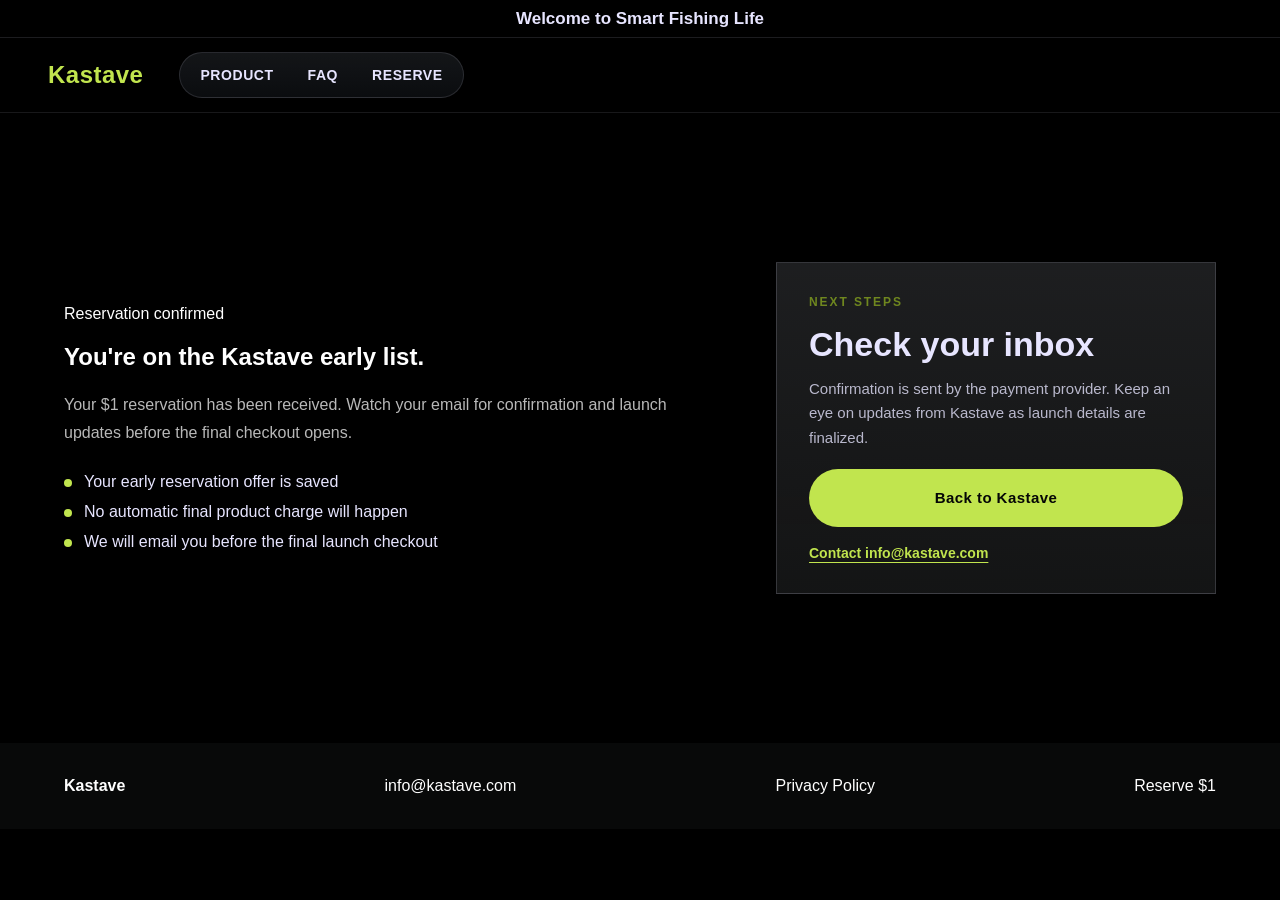
==== success.html @ ac0201e6 "Publish latest Kastave landing page" ====
<!doctype html>
<html lang="en">
  <head>
    <meta charset="utf-8" />
    <meta name="viewport" content="width=device-width, initial-scale=1" />
    <link rel="icon" href="data:," />
    <title>Kastave | Reservation Confirmed</title>
    <meta
      name="description"
      content="Your Kastave reservation has been received. Watch your email for confirmation and launch updates."
    />
    <script>
      !(function (f, b, e, v, n, t, s) {
        if (f.fbq) return;
        n = f.fbq = function () {
          n.callMethod ? n.callMethod.apply(n, arguments) : n.queue.push(arguments);
        };
        if (!f._fbq) f._fbq = n;
        n.push = n;
        n.loaded = true;
        n.version = "2.0";
        n.queue = [];
        t = b.createElement(e);
        t.async = true;
        t.src = v;
        s = b.getElementsByTagName(e)[0];
        s.parentNode.insertBefore(t, s);
      })(window, document, "script", "https://connect.facebook.net/en_US/fbevents.js");
      fbq("init", "1542765323857764");
      fbq("track", "PageView");

      (function () {
        function readCheckoutContext() {
          try {
            return JSON.parse(window.localStorage.getItem("kastave_checkout_context") || "{}");
          } catch {
            return {};
          }
        }

        function markPurchaseSent(key) {
          try {
            window.localStorage.setItem(key, new Date().toISOString());
          } catch {
            // localStorage can be unavailable in strict privacy contexts.
          }
        }

        function wasPurchaseSent(key) {
          try {
            return window.localStorage.getItem(key);
          } catch {
            return false;
          }
        }

        const params = new URLSearchParams(window.location.search);
        const checkoutContext = readCheckoutContext();
        const confirmationId =
          params.get("session_id") ||
          params.get("checkout_session_id") ||
          params.get("order_id") ||
          params.get("token") ||
          "";
        const provider = params.get("provider") || checkoutContext.provider || "unknown";
        const checkoutAge = Date.now() - Number(checkoutContext.createdAt || 0);
        const hasRecentCheckout = checkoutContext.createdAt && checkoutAge < 24 * 60 * 60 * 1000;

        if (!confirmationId && !hasRecentCheckout && !params.get("provider")) {
          document.documentElement.dataset.purchaseTracking = "skipped";
          return;
        }

        const eventID = confirmationId
          ? `purchase_${confirmationId}`
          : checkoutContext.purchaseEventId || `purchase_${Date.now()}`;
        const sentKey = `kastave_purchase_sent_${eventID}`;

        if (wasPurchaseSent(sentKey)) {
          document.documentElement.dataset.purchaseTracking = "deduped";
          return;
        }

        fbq(
          "track",
          "Purchase",
          {
            value: 1.0,
            currency: "USD",
            content_name: checkoutContext.content_name || "Kastave $1 Reservation",
            content_ids: checkoutContext.content_ids || ["kastave-reservation-1usd"],
            content_type: "product",
            num_items: 1,
            order_id: confirmationId || checkoutContext.checkoutEventId || eventID,
            payment_provider: provider,
          },
          { eventID },
        );
        markPurchaseSent(sentKey);
        document.documentElement.dataset.purchaseTracking = "sent";
      })();
    </script>
    <link rel="stylesheet" href="styles.css?v=20260618-0742" />
  </head>
  <body>
    <noscript>
      <img
        height="1"
        width="1"
        style="display: none"
        src="https://www.facebook.com/tr?id=1542765323857764&ev=PageView&noscript=1"
        alt=""
      />
    </noscript>
    <div class="announcement">
      <strong>Welcome to Smart Fishing Life</strong>
    </div>

    <header class="shop-header">
      <a class="logo" href="/">Kastave</a>
      <nav class="nav" aria-label="Primary navigation">
        <a href="/#product">PRODUCT</a>
        <a href="/#faq">FAQ</a>
        <a href="/#reserve">RESERVE</a>
      </nav>
    </header>

    <main id="top">
      <section class="reserve" style="min-height: 70vh; align-items: center">
        <div>
          <span class="section-kicker">Reservation confirmed</span>
          <h1>You're on the Kastave early list.</h1>
          <p>
            Your $1 reservation has been received. Watch your email for confirmation and launch updates before the
            final checkout opens.
          </p>
          <ul class="reserve-points">
            <li>Your early reservation offer is saved</li>
            <li>No automatic final product charge will happen</li>
            <li>We will email you before the final launch checkout</li>
          </ul>
        </div>
        <div class="reserve-form payment-panel" aria-label="Reservation next steps">
          <span class="payment-eyebrow">Next steps</span>
          <h3>Check your inbox</h3>
          <p>
            Confirmation is sent by the payment provider. Keep an eye on updates from Kastave as launch details are
            finalized.
          </p>
          <a class="button primary payment-button" href="/">Back to Kastave</a>
          <a class="waitlist-link" href="mailto:info@kastave.com">Contact info@kastave.com</a>
        </div>
      </section>
    </main>

    <footer class="footer">
      <strong>Kastave</strong>
      <a href="mailto:info@kastave.com">info@kastave.com</a>
      <a href="/#privacy">Privacy Policy</a>
      <a href="/#reserve">Reserve $1</a>
    </footer>
  </body>
</html>
---- styles.css ----
:root {
  --bg: #000000;
  --text: #e7e5ff;
  --muted: rgba(231, 229, 255, 0.72);
  --line: rgba(231, 229, 255, 0.14);
  --lime: #c1e54e;
  --lavender: #e7e5ff;
  --soft: #000000;
  --dark: #000000;
  --radius-button: 40px;
  --page: 1200px;
}

@font-face {
  font-family: Jost;
  src: url("https://fonts.shopifycdn.com/jost/jost_n4.d47a1b6347ce4a4c9f437608011273009d91f2b7.woff2")
    format("woff2");
  font-weight: 400;
  font-style: normal;
  font-display: swap;
}

@font-face {
  font-family: Jost;
  src: url("https://fonts.shopifycdn.com/jost/jost_n6.ec1178db7a7515114a2d84e3dd680832b7af8b99.woff2")
    format("woff2");
  font-weight: 600;
  font-style: normal;
  font-display: swap;
}

@font-face {
  font-family: Jost;
  src: url("https://fonts.shopifycdn.com/jost/jost_n7.921dc18c13fa0b0c94c5e2517ffe06139c3615a3.woff2")
    format("woff2");
  font-weight: 700;
  font-style: normal;
  font-display: swap;
}

* {
  box-sizing: border-box;
}

html {
  scroll-behavior: smooth;
}

body {
  margin: 0;
  background: var(--bg);
  color: var(--text);
  font-family: Jost, sans-serif;
  font-weight: 400;
  letter-spacing: 0;
}

img {
  display: block;
  max-width: 100%;
}

a {
  color: inherit;
  text-decoration: none;
}

.announcement {
  position: relative;
  display: grid;
  grid-template-columns: 1fr;
  align-items: center;
  min-height: 38px;
  padding: 6px 48px;
  border-bottom: 1px solid rgba(231, 229, 255, 0.12);
  color: var(--lavender);
  background: #000;
  font-size: 17px;
  font-weight: 700;
  text-align: center;
}

.shop-header {
  position: sticky;
  top: 0;
  z-index: 30;
  display: grid;
  grid-template-columns: auto 1fr;
  align-items: center;
  gap: 36px;
  min-height: 75px;
  padding: 0 48px;
  border-bottom: 1px solid rgba(231, 229, 255, 0.1);
  background: #000;
}

.hamburger {
  display: none;
  width: 38px;
  height: 38px;
  border: 0;
  background: transparent;
}

.hamburger span {
  display: block;
  width: 20px;
  height: 1px;
  margin: 5px auto;
  background: var(--lavender);
}

.logo {
  justify-self: start;
  min-width: 64px;
  color: var(--lime);
  font-size: 24px;
  font-weight: 700;
  letter-spacing: 0.02em;
}

.nav {
  justify-self: start;
  display: flex;
  align-items: center;
  gap: 6px;
  padding: 6px;
  border: 1px solid rgba(231, 229, 255, 0.13);
  border-radius: 999px;
  background:
    linear-gradient(180deg, rgba(231, 229, 255, 0.06), rgba(231, 229, 255, 0.02)),
    rgba(8, 11, 13, 0.78);
  color: var(--lavender);
  font-size: 14px;
  font-weight: 800;
  letter-spacing: 0.04em;
}

.nav a {
  display: inline-flex;
  align-items: center;
  min-height: 32px;
  padding: 0 14px;
  border-radius: 999px;
  line-height: 1;
  transition:
    background-color 180ms ease,
    color 180ms ease;
}

.nav a:hover,
.nav a:focus-visible,
.nav a.is-active {
  background: rgba(193, 229, 78, 0.12);
  color: var(--lime);
  outline: 0;
}

.nav a.is-active {
  box-shadow: inset 0 0 0 1px rgba(193, 229, 78, 0.2);
}

.slideshow {
  position: relative;
  min-height: 720px;
  overflow: hidden;
  background: #000;
}

.slide {
  position: absolute;
  inset: 0;
  display: grid;
  align-items: end;
  opacity: 0;
  pointer-events: none;
  transition: opacity 600ms ease;
}

.slide.active {
  opacity: 1;
  pointer-events: auto;
}

.slide img {
  position: absolute;
  inset: 0;
  width: 100%;
  height: 100%;
  object-fit: cover;
}

.slide:nth-child(2) img {
  object-fit: cover;
  object-position: center right;
  padding: 0;
  background: #000;
}

.slide-shade {
  position: absolute;
  inset: 0;
  background: rgba(0, 0, 0, 0.36);
}

.slide-shade.soft {
  background: rgba(0, 0, 0, 0.42);
}

.slide-copy {
  position: relative;
  z-index: 2;
  width: min(640px, calc(100% - 96px));
  margin: 0 0 132px 50px;
  padding: 0;
  color: var(--lavender);
}

.slide-copy h1 {
  margin: 0 0 22px;
  font-size: clamp(45px, 5.2vw, 64px);
  line-height: 1.12;
  letter-spacing: 0;
  font-weight: 700;
}

.slide-copy p {
  max-width: 560px;
  margin: 0 0 28px;
  color: var(--lavender);
  font-size: 15px;
  font-weight: 700;
  line-height: 1.45;
}

.mobile-copy {
  display: none;
}

.button {
  display: inline-flex;
  min-height: 52px;
  align-items: center;
  justify-content: center;
  padding: 0 34px;
  border-radius: 999px;
  border: 0;
  font-weight: 600;
  font-size: 13px;
  line-height: 1;
  letter-spacing: 0.04em;
  white-space: nowrap;
  cursor: pointer;
  box-shadow: none;
  transition: transform 180ms ease, filter 180ms ease, opacity 180ms ease;
}

.button:hover {
  transform: translateY(-1px);
  filter: brightness(1.04);
}

.button.primary {
  color: #050606;
  background: var(--lime);
}

.button.secondary {
  color: var(--lime);
  background: var(--lavender);
}

.slider-controls {
  position: absolute;
  left: 50%;
  bottom: 20px;
  z-index: 5;
  display: flex;
  min-width: 154px;
  height: 38px;
  align-items: center;
  justify-content: center;
  gap: 22px;
  transform: translateX(-50%);
  color: var(--text);
  font-size: 14px;
  line-height: 1;
}

.slide-arrow {
  width: 34px;
  height: 34px;
  border: 0;
  background: transparent;
  color: var(--text);
  font: inherit;
  font-size: 24px;
  line-height: 34px;
  cursor: pointer;
  opacity: 0.82;
  transition: opacity 180ms ease, transform 180ms ease;
}

.slide-arrow:hover {
  opacity: 1;
  transform: translateY(-1px);
}

.slide-count {
  min-width: 36px;
  text-align: center;
  font-weight: 400;
  letter-spacing: 0;
}

.rich-text,
.closer,
.faq,
.privacy,
.reserve {
  padding: clamp(54px, 7vw, 96px) clamp(18px, 5vw, 64px);
  background: #000;
}

.narrow {
  max-width: 950px;
  margin: 0 auto;
}

.center {
  text-align: center;
}

h2 {
  margin: 0 0 22px;
  color: var(--lavender);
  font-size: clamp(34px, 4.4vw, 42px);
  line-height: 1.08;
  letter-spacing: 0;
  font-weight: 700;
  text-align: center;
}

h3 {
  margin: 28px 0 14px;
  color: var(--lavender);
  font-size: clamp(23px, 3vw, 27px);
  line-height: 1.16;
  font-weight: 700;
  text-align: center;
}

p {
  color: var(--muted);
  font-size: 16px;
  line-height: 1.75;
  font-weight: 400;
}

.rich-text p {
  margin: 0 0 18px;
  text-align: center;
}

.reserve-form label {
  display: grid;
  gap: 8px;
  text-align: left;
}

.reserve-form label > span {
  position: absolute;
  width: 1px;
  height: 1px;
  overflow: hidden;
}

input {
  width: 100%;
  min-height: 56px;
  border: 1px solid rgba(231, 229, 255, 0.65);
  border-radius: 0;
  padding: 0 18px;
  background: transparent;
  color: var(--lavender);
  font: inherit;
}

.reserve-message {
  min-height: 24px;
  margin: 12px 0 0;
  color: var(--muted);
  font-size: 14px;
}

.banner-card {
  position: relative;
  min-height: 640px;
  display: grid;
  align-items: center;
  overflow: hidden;
  background: #000;
}

.banner-card::after {
  content: "";
  position: absolute;
  inset: 0;
  background: linear-gradient(90deg, rgba(0, 0, 0, 0.54), rgba(0, 0, 0, 0.22) 44%, rgba(0, 0, 0, 0.04));
  pointer-events: none;
}

.banner-card > img {
  position: absolute;
  inset: 0;
  width: 100%;
  height: 100%;
  object-fit: cover;
  object-position: center;
}

.banner-box {
  position: relative;
  z-index: 2;
  width: min(520px, calc(100% - 36px));
  margin-left: clamp(18px, 7vw, 110px);
  padding: 0;
  color: var(--lavender);
  background: transparent;
  text-shadow: 0 3px 24px rgba(0, 0, 0, 0.8);
}

.mode-head {
  padding-bottom: 48px;
}

.multirow {
  display: grid;
  gap: 0;
}

.row {
  display: grid;
  grid-template-columns: 1fr 1fr;
  min-height: 560px;
  background: #000;
}

.row.reverse .media-card {
  order: 2;
}

.media-card {
  min-height: 420px;
  overflow: hidden;
  background: #ddd;
}

.media-card img,
.media-card video {
  width: 100%;
  height: 100%;
  object-fit: cover;
}

.media-card video {
  display: block;
}

.row-copy {
  display: flex;
  flex-direction: column;
  justify-content: center;
  padding: clamp(36px, 6vw, 88px);
}

.row-copy span {
  margin-bottom: 18px;
  color: #5c6f16;
  font-size: 13px;
  font-weight: 800;
  letter-spacing: 0.12em;
  text-transform: uppercase;
}

.team-section {
  padding: clamp(54px, 8vw, 104px) clamp(18px, 5vw, 64px);
  background:
    linear-gradient(180deg, #000 0%, #080909 48%, #000 100%);
}

.team-story {
  display: grid;
  grid-template-columns: 1fr;
  justify-items: center;
  gap: 18px;
  width: min(var(--page), 100%);
  margin: 0 auto 28px;
  padding: clamp(22px, 4vw, 34px);
  border: 1px solid rgba(231, 229, 255, 0.14);
  background: rgba(231, 229, 255, 0.045);
  text-align: center;
}

.team-story-head {
  display: grid;
  justify-items: center;
}

.team-story span {
  font-size: 13px;
  font-weight: 800;
  letter-spacing: 0.12em;
  text-transform: uppercase;
}

.team-story span {
  color: #c1e54e;
  font-size: clamp(13px, 1vw, 15px);
  line-height: 1.15;
  text-shadow: 0 0 18px rgba(193, 229, 78, 0.24);
}

.team-story p {
  margin: 0;
  color: rgba(231, 229, 255, 0.75);
  font-size: 17px;
  line-height: 1.7;
}

.team-story-copy {
  display: grid;
  justify-items: center;
  gap: 18px;
  width: min(840px, 100%);
}

.team-story-summary {
  display: -webkit-box;
  max-width: 820px;
  overflow: hidden;
  -webkit-box-orient: vertical;
  -webkit-line-clamp: 3;
}

.team-story-summary[hidden] {
  display: none;
}

.team-story-full {
  display: grid;
  gap: 14px;
  width: 100%;
  max-width: 860px;
  padding-top: 4px;
  text-align: left;
}

.team-story-full[hidden] {
  display: none;
}

.team-story-toggle {
  min-width: 178px;
  min-height: 46px;
  padding: 0 24px;
  border: 1px solid rgba(193, 229, 78, 0.48);
  border-radius: 999px;
  background: transparent;
  color: var(--lime);
  font-family: inherit;
  font-size: 12px;
  font-weight: 800;
  letter-spacing: 0.12em;
  cursor: pointer;
}

.team-profile-avatar img {
  width: 100%;
  height: 100%;
  object-fit: cover;
  object-position: center;
}

.team-profile-avatar span {
  color: rgba(231, 229, 255, 0.42);
  font-size: clamp(42px, 7vw, 78px);
  font-weight: 800;
  letter-spacing: 0.02em;
}

.team-profile-wrap {
  display: grid;
  gap: 24px;
  width: min(var(--page), 100%);
  margin: 28px auto 0;
}

.team-profile-panel {
  display: grid;
  grid-template-columns: minmax(190px, 0.66fr) minmax(410px, 1.08fr) minmax(280px, 0.8fr);
  align-items: start;
  gap: clamp(22px, 3.2vw, 36px);
  padding: clamp(22px, 3vw, 34px);
  border: 1px solid rgba(231, 229, 255, 0.14);
  background: #151a1f;
}

.team-profile-panel--no-gallery {
  grid-template-columns: minmax(190px, 0.72fr) minmax(360px, 1.08fr);
}

.team-profile-panel[hidden] {
  display: none;
}

.team-profile-bio {
  display: grid;
  align-content: start;
  justify-items: center;
  gap: 14px;
  min-height: 100%;
  padding: clamp(18px, 2.4vw, 26px);
  background: transparent;
  text-align: center;
}

.team-profile-avatar {
  display: grid;
  width: min(190px, 100%);
  margin: 4px auto 8px;
  aspect-ratio: 1 / 1;
  place-items: center;
  overflow: hidden;
  border-radius: 50%;
  background:
    radial-gradient(circle at 48% 38%, rgba(193, 229, 78, 0.22), transparent 34%),
    #090a0a;
}

.team-profile-name {
  margin: 0 0 6px;
  color: #ffffff;
  font-size: clamp(22px, 2.1vw, 28px);
  font-weight: 800;
  line-height: 1.2;
  text-align: center;
}

.team-profile-intro {
  margin: 0;
  color: rgba(231, 229, 255, 0.68);
  font-size: 15px;
  line-height: 1.65;
  text-align: center;
}

.team-profile-intro {
  max-width: 250px;
}

.team-profile-link {
  display: inline-flex;
  margin-top: 2px;
  color: var(--lime);
  font-size: 13px;
  font-weight: 900;
  letter-spacing: 0.08em;
  line-height: 1.2;
  text-transform: uppercase;
}

.team-profile-link:hover {
  color: #d9ff65;
}

.team-profile-main {
  display: grid;
  align-self: stretch;
  align-content: stretch;
  scroll-margin-top: 96px;
}

.team-profile-facts {
  display: grid;
  height: 100%;
  margin: 0;
  border: 1px solid rgba(231, 229, 255, 0.12);
  background:
    linear-gradient(180deg, rgba(231, 229, 255, 0.045), rgba(231, 229, 255, 0.015)),
    rgba(0, 0, 0, 0.16);
}

.team-profile-facts div {
  display: grid;
  grid-template-columns: minmax(132px, 0.44fr) 1fr;
  align-items: center;
  gap: 16px;
  padding: clamp(13px, 1.8vw, 18px) 18px;
  border-top: 1px solid rgba(231, 229, 255, 0.1);
}

.team-profile-facts div:first-child {
  border-top: 0;
}

.team-profile-facts dt,
.team-profile-facts dd {
  margin: 0;
}

.team-profile-facts dt {
  color: #8ea92a;
  font-size: 12px;
  font-weight: 800;
  letter-spacing: 0.1em;
  line-height: 1.4;
  text-transform: uppercase;
}

.team-profile-facts dd {
  color: rgba(231, 229, 255, 0.76);
  font-size: 14px;
  line-height: 1.55;
}

.team-profile-gallery {
  display: grid;
  justify-items: end;
  gap: 10px;
}

.team-profile-gallery div {
  display: grid;
  width: min(100%, 300px);
  aspect-ratio: 16 / 9;
  min-height: 0;
  place-items: center;
  overflow: hidden;
  border: 1px solid rgba(231, 229, 255, 0.12);
  background:
    linear-gradient(135deg, rgba(231, 229, 255, 0.07), rgba(231, 229, 255, 0.015)),
    #090a0a;
  color: rgba(231, 229, 255, 0.46);
  font-size: 13px;
  font-weight: 800;
  letter-spacing: 0.12em;
  text-transform: uppercase;
}

.team-profile-gallery img {
  display: block;
  width: 100%;
  height: 100%;
  min-height: 0;
  object-fit: cover;
  object-position: center;
  background: transparent;
  cursor: zoom-in;
}

.team-profile-gallery div:first-child img {
  object-position: center 38%;
}

.team-profile-gallery div:nth-child(2) img {
  object-position: center 45%;
}

.team-profile-gallery[aria-label="William Liu profile images"] div:first-child img,
.member-media-grid[aria-label="William Liu profile images"] img:first-child {
  object-position: center 48%;
}

.member-page {
  background: #000;
}

.member-hero {
  --member-hero-image-height: clamp(480px, 46vw, 660px);
  position: relative;
  display: block;
  min-height: 0;
  overflow: hidden;
  isolation: isolate;
  border-bottom: 0;
  background: #0b0d0e;
}

.member-hero-bg {
  position: relative;
  inset: auto;
  width: 100%;
  height: var(--member-hero-image-height);
  max-width: none;
  object-fit: cover;
  object-position: center 38%;
  opacity: 1;
  filter: brightness(0.92) contrast(1.04);
  -webkit-mask-image: linear-gradient(
    180deg,
    #000 0%,
    #000 74%,
    rgba(0, 0, 0, 0.86) 84%,
    rgba(0, 0, 0, 0.36) 94%,
    transparent 100%
  );
  mask-image: linear-gradient(
    180deg,
    #000 0%,
    #000 74%,
    rgba(0, 0, 0, 0.86) 84%,
    rgba(0, 0, 0, 0.36) 94%,
    transparent 100%
  );
  z-index: 0;
}

.member-hero--william .member-hero-bg {
  object-position: center 43%;
  filter: brightness(0.98) contrast(1.03);
}

.member-hero--leo {
  --member-hero-image-height: clamp(560px, 50vw, 720px);
}

.member-hero-bg.member-hero-bg--leo {
  object-position: center 88%;
}

.member-hero--chester {
  --member-hero-image-height: clamp(620px, 48vw, 720px);
  background:
    radial-gradient(circle at 72% 28%, rgba(193, 229, 78, 0.08), transparent 34%),
    linear-gradient(90deg, #050606 0%, #111719 48%, #050606 100%);
}

.member-hero--chester .member-hero-bg {
  height: var(--member-hero-image-height);
  object-fit: cover;
  object-position: 52% center;
  background: #0b0d0e;
  filter: brightness(0.96) contrast(1.04);
}

.member-hero::after {
  content: "";
  position: absolute;
  left: 0;
  right: 0;
  top: calc(var(--member-hero-image-height) - 410px);
  z-index: 1;
  display: block;
  height: 520px;
  pointer-events: none;
  background: linear-gradient(
    180deg,
    rgba(11, 13, 14, 0) 0%,
    rgba(11, 13, 14, 0.06) 16%,
    rgba(11, 13, 14, 0.2) 34%,
    rgba(11, 13, 14, 0.5) 58%,
    rgba(11, 13, 14, 0.86) 82%,
    #0b0d0e 100%
  );
  transform: translateY(8px);
}

.member-hero-copy {
  position: relative;
  z-index: 2;
  width: min(var(--page), calc(100% - 96px));
  margin: 0 auto;
  padding: clamp(34px, 5vw, 72px) 0 clamp(18px, 3vw, 36px);
}

.member-breadcrumb {
  margin: 0 0 20px;
  color: rgba(231, 229, 255, 0.66);
  font-size: 13px;
  letter-spacing: 0.04em;
}

.member-breadcrumb a {
  color: var(--lime);
}

.member-hero h1 {
  max-width: 700px;
  margin: 0 0 14px;
  color: var(--lavender);
  font-size: clamp(48px, 7vw, 86px);
  line-height: 0.96;
  text-align: left;
}

.member-hero-role {
  margin: 0 0 18px;
  color: var(--lime);
  font-size: 14px;
  font-weight: 900;
  letter-spacing: 0.14em;
  text-transform: uppercase;
}

.member-hero-summary {
  max-width: 640px;
  margin: 0;
  color: rgba(231, 229, 255, 0.78);
  font-size: 18px;
  line-height: 1.65;
}

.member-detail {
  padding: clamp(4px, 1.2vw, 16px) clamp(18px, 5vw, 64px) clamp(54px, 8vw, 104px);
  background: #0b0d0e;
}

.member-profile-card {
  display: grid;
  grid-template-columns: 1fr;
  align-items: start;
  gap: clamp(24px, 3vw, 36px);
  width: min(100%, 1180px);
  max-width: 1180px;
  margin: 0 auto;
  padding: clamp(26px, 3vw, 38px);
  border: 1px solid rgba(231, 229, 255, 0.14);
  background: #151a1f;
}

.member-back-link {
  display: inline-flex;
  grid-column: 1 / -1;
  justify-self: start;
  margin-top: -6px;
  color: var(--lime);
  font-size: 13px;
  font-weight: 900;
  letter-spacing: 0.1em;
  text-transform: uppercase;
}

.member-profile-main {
  display: grid;
  align-content: start;
  gap: clamp(24px, 3vw, 34px);
}

.member-facts {
  display: grid;
  margin: 0;
  border-top: 1px solid rgba(231, 229, 255, 0.18);
}

.member-facts div {
  display: grid;
  grid-template-columns: minmax(180px, 0.34fr) 1fr;
  gap: clamp(18px, 3vw, 34px);
  padding: 16px 0;
  border-bottom: 1px solid rgba(231, 229, 255, 0.14);
}

.member-facts dt,
.member-facts dd {
  margin: 0;
  color: rgba(231, 229, 255, 0.78);
  font-size: 15px;
  line-height: 1.5;
}

.member-facts dt {
  color: var(--lavender);
  font-weight: 700;
}

.member-story {
  display: grid;
  gap: 16px;
  max-width: none;
}

.member-story p {
  margin: 0;
  color: rgba(231, 229, 255, 0.72);
  font-size: 16px;
  line-height: 1.78;
}

.member-media-grid {
  display: grid;
  grid-template-columns: repeat(auto-fit, minmax(240px, 1fr));
  align-content: start;
  gap: 14px;
}

.member-media-grid img {
  width: 100%;
  aspect-ratio: 16 / 10;
  object-fit: cover;
  border: 1px solid rgba(231, 229, 255, 0.14);
  background: #090a0a;
}

.member-profile-card--no-gallery {
  grid-template-columns: 1fr;
  max-width: 1040px;
}

body.is-lightbox-open {
  overflow: hidden;
}

.image-lightbox[hidden] {
  display: none;
}

.image-lightbox {
  position: fixed;
  inset: 0;
  z-index: 1000;
  display: grid;
  place-items: center;
  padding: clamp(18px, 4vw, 48px);
  background: rgba(0, 0, 0, 0.86);
  backdrop-filter: blur(12px);
}

.image-lightbox img {
  display: block;
  width: auto;
  max-width: min(92vw, 1180px);
  max-height: 84vh;
  object-fit: contain;
  border: 1px solid rgba(231, 229, 255, 0.22);
  background: #050606;
  box-shadow: 0 28px 80px rgba(0, 0, 0, 0.58);
}

.image-lightbox-close {
  position: absolute;
  top: clamp(14px, 3vw, 28px);
  right: clamp(14px, 3vw, 28px);
  display: grid;
  width: 44px;
  aspect-ratio: 1 / 1;
  place-items: center;
  border: 1px solid rgba(231, 229, 255, 0.34);
  border-radius: 50%;
  color: var(--lavender);
  background: rgba(12, 13, 13, 0.78);
  cursor: pointer;
  font-size: 28px;
  line-height: 1;
}

.image-lightbox-close:hover,
.image-lightbox-close:focus-visible {
  border-color: rgba(193, 229, 78, 0.72);
  color: var(--lime);
  outline: 0;
}

.video-section {
  padding: clamp(48px, 7vw, 86px) clamp(18px, 5vw, 64px);
  background: #0c0d0d;
}

.video-label {
  width: min(1120px, 100%);
  margin: 0 auto 14px;
  color: #5c6f16;
  font-size: 13px;
  font-weight: 800;
  letter-spacing: 0.16em;
  text-transform: uppercase;
}

.video-placeholder {
  position: relative;
  width: min(1120px, 100%);
  aspect-ratio: 16 / 9;
  margin: 0 auto;
  border: 1px solid rgba(255, 255, 255, 0.16);
  overflow: hidden;
  background:
    radial-gradient(circle at center, rgba(255, 255, 255, 0.09), transparent 24%),
    #030404;
}

.video-placeholder video {
  width: 100%;
  height: 100%;
  object-fit: cover;
  object-position: center;
  background: #030404;
}

.play-mark {
  position: absolute;
  left: 50%;
  top: 50%;
  width: 74px;
  height: 74px;
  border-radius: 50%;
  border: 2px solid rgba(255, 255, 255, 0.72);
  transform: translate(-50%, -50%);
}

.video-ready .play-mark {
  display: none;
}

.play-mark::after {
  content: "";
  position: absolute;
  left: 29px;
  top: 22px;
  border-top: 15px solid transparent;
  border-bottom: 15px solid transparent;
  border-left: 22px solid rgba(255, 255, 255, 0.8);
}

.closer {
  background: #000;
}

.section-title {
  max-width: var(--page);
  margin: 0 auto 34px;
  text-align: center;
}

.section-title p {
  max-width: 680px;
  margin: 0 auto;
}

.feature-grid {
  max-width: var(--page);
  margin: 0 auto;
  display: grid;
  grid-template-columns: repeat(4, 1fr);
  gap: 16px;
}

.feature-grid article {
  min-height: 420px;
  padding: 0;
  border: 1px solid var(--line);
  background: #000;
  overflow: hidden;
}

.feature-grid article > img {
  width: 100%;
  aspect-ratio: 16 / 9;
  object-fit: cover;
  border-bottom: 1px solid var(--line);
}

.feature-grid h3 {
  margin: 22px 22px 12px;
  font-size: 24px;
  text-align: left;
}

.feature-grid p {
  margin: 0 22px 24px;
  font-size: 16px;
}

.spec-band {
  display: grid;
  grid-template-columns: 1fr 0.48fr;
  align-items: center;
  gap: 0;
  background: #000;
}

.spec-band > img {
  width: 100%;
  height: 100%;
  min-height: 520px;
  object-fit: cover;
}

.spec-list {
  display: grid;
  gap: 14px;
  padding: clamp(28px, 5vw, 72px);
}

.spec-list div {
  padding: 22px 0;
  border-bottom: 1px solid rgba(231, 229, 255, 0.16);
}

.spec-list span {
  display: block;
  margin-bottom: 8px;
  color: var(--muted);
  font-size: 13px;
  font-weight: 800;
  text-transform: uppercase;
}

.spec-list strong {
  font-size: clamp(22px, 2.4vw, 32px);
}

.reserve {
  display: grid;
  grid-template-columns: 1fr minmax(320px, 440px);
  gap: clamp(28px, 5vw, 74px);
  align-items: center;
  background: var(--dark);
  color: #fff;
}

.reserve p {
  color: rgba(255, 255, 255, 0.72);
}

.reserve-form {
  display: grid;
  gap: 18px;
  padding: 32px;
  border: 1px solid rgba(231, 229, 255, 0.16);
  background:
    linear-gradient(180deg, rgba(231, 229, 255, 0.07), rgba(231, 229, 255, 0.025)),
    #0e0f0f;
  box-shadow: 0 26px 80px rgba(0, 0, 0, 0.42);
}

.reserve-points {
  display: grid;
  gap: 12px;
  margin: 26px 0 0;
  padding: 0;
  list-style: none;
}

.reserve-points li {
  color: var(--lavender);
  font-size: 16px;
}

.reserve-points li::before {
  content: "";
  display: inline-block;
  width: 8px;
  height: 8px;
  margin-right: 12px;
  border-radius: 50%;
  background: var(--lime);
}

.payment-panel {
  gap: 18px;
}

.payment-panel h3 {
  margin: 0;
  color: var(--lavender);
  font-size: clamp(28px, 3vw, 34px);
  line-height: 1.05;
  text-align: left;
}

.payment-panel > p:first-of-type {
  margin: -4px 0 0;
  color: rgba(231, 229, 255, 0.78);
  font-size: 15px;
  line-height: 1.65;
}

.payment-eyebrow {
  color: #6f871f;
  font-size: 12px;
  font-weight: 800;
  letter-spacing: 0.16em;
  text-transform: uppercase;
}

.payment-button {
  width: 100%;
  min-height: 58px;
  font-size: 15px;
  font-weight: 800;
  letter-spacing: 0.03em;
}

.payment-alert {
  padding: 15px 16px;
  border: 1px solid rgba(231, 229, 255, 0.16);
  background: rgba(231, 229, 255, 0.055);
  color: var(--lavender);
  font-size: 14px;
  font-weight: 800;
  line-height: 1.5;
}

.spots-meter {
  display: grid;
  gap: 12px;
  padding: 18px 18px 17px;
  border: 1px solid rgba(193, 229, 78, 0.24);
  background: rgba(231, 229, 255, 0.055);
  color: #fff;
}

.spots-meter-top {
  display: flex;
  justify-content: space-between;
  align-items: center;
  gap: 16px;
  color: #fff;
  font-size: 17px;
  font-weight: 800;
  line-height: 1;
}

.spots-meter-top span {
  color: var(--lime);
  position: static;
  width: auto;
  height: auto;
  overflow: visible;
}

.spots-track {
  position: relative;
  height: 11px;
  overflow: hidden;
  border-radius: 999px;
  background: rgba(231, 229, 255, 0.18);
}

.spots-track span {
  display: block;
  position: static;
  height: 100%;
  border-radius: inherit;
  background: var(--lime);
}

.fine-print {
  margin: 0;
  color: rgba(231, 229, 255, 0.68);
  font-size: 13.5px;
  line-height: 1.65;
}

.waitlist-link {
  color: var(--lime);
  font-size: 14px;
  font-weight: 700;
  text-decoration: underline;
  text-underline-offset: 4px;
}

.verify-page {
  min-height: 100vh;
  background:
    radial-gradient(circle at 72% 18%, rgba(193, 229, 78, 0.13), transparent 32%),
    linear-gradient(180deg, #050606 0%, #000 100%);
}

.verify-header {
  position: relative;
  grid-template-columns: auto 1fr;
}

.verify-shell {
  display: grid;
  min-height: calc(100vh - 75px);
  place-items: center;
  padding: clamp(36px, 8vw, 86px) 18px;
}

.verify-card {
  display: grid;
  grid-template-columns: minmax(0, 1fr) minmax(320px, 440px);
  width: min(1040px, 100%);
  overflow: hidden;
  border: 1px solid rgba(231, 229, 255, 0.14);
  background:
    linear-gradient(130deg, rgba(231, 229, 255, 0.08), rgba(231, 229, 255, 0.02)),
    #080909;
  box-shadow: 0 28px 90px rgba(0, 0, 0, 0.54);
}

.verify-copy,
.verify-box {
  display: grid;
  align-content: center;
  gap: 22px;
  padding: clamp(30px, 5vw, 58px);
}

.verify-copy h1 {
  max-width: 560px;
  margin: 0;
  color: var(--lavender);
  font-size: clamp(40px, 5vw, 62px);
  line-height: 1.04;
}

.verify-copy p {
  max-width: 540px;
  margin: 0;
  color: rgba(231, 229, 255, 0.76);
  font-size: 16px;
  line-height: 1.65;
}

.verify-box {
  border-left: 1px solid rgba(231, 229, 255, 0.12);
  background: rgba(0, 0, 0, 0.34);
}

.verify-choice {
  display: grid;
  gap: 8px;
  padding: 18px;
  border: 1px solid rgba(231, 229, 255, 0.14);
  background: rgba(231, 229, 255, 0.055);
}

.verify-choice span {
  color: rgba(231, 229, 255, 0.58);
  font-size: 12px;
  font-weight: 800;
  letter-spacing: 0.12em;
  text-transform: uppercase;
}

.verify-choice strong {
  color: var(--lavender);
  font-size: 30px;
  line-height: 1;
}

.turnstile-widget {
  display: grid;
  min-height: 74px;
  align-items: center;
}

.verify-status {
  margin: 0;
  color: rgba(231, 229, 255, 0.7);
  font-size: 14px;
  line-height: 1.55;
}

.verified-actions {
  display: grid;
  gap: 12px;
}

.verified-checkout[hidden] {
  display: none;
}

.reserve-form input {
  border-color: rgba(255, 255, 255, 0.6);
  color: #fff;
}

.faq {
  max-width: var(--page);
  margin: 0 auto;
}

.faq h2,
.privacy h2 {
  text-align: center;
}

.faq-list {
  display: grid;
  gap: 12px;
}

details {
  border: 1px solid var(--line);
  background: #000;
}

summary {
  padding: 22px 24px;
  cursor: pointer;
  font-size: 19px;
  font-weight: 700;
}

details p {
  margin: 0;
  padding: 0 24px 24px;
  font-size: 16px;
}

details a {
  color: var(--lime);
  text-decoration: underline;
  text-underline-offset: 4px;
}

.privacy {
  max-width: var(--page);
  margin: 0 auto;
}

.privacy-copy {
  max-width: 860px;
  margin: 0 auto;
}

.privacy-copy p {
  margin: 0 0 16px;
}

.privacy-copy a {
  color: var(--lime);
  text-decoration: underline;
  text-underline-offset: 4px;
}

.footer {
  display: flex;
  gap: 18px;
  justify-content: space-between;
  padding: 34px clamp(18px, 5vw, 64px);
  background: #080909;
  color: #fff;
}

@media (max-width: 980px) {
  .shop-header {
    grid-template-columns: 48px minmax(0, 1fr) 48px;
    grid-template-rows: 58px auto;
    gap: 0;
    min-height: 108px;
    padding: 0 clamp(16px, 4vw, 26px) 10px;
  }

  .hamburger {
    display: block;
    grid-column: 1;
    grid-row: 1;
    justify-self: start;
  }

  .nav {
    grid-column: 1 / -1;
    grid-row: 2;
    justify-self: stretch;
    display: flex;
    align-items: center;
    justify-content: center;
    gap: 4px;
    min-width: 0;
    min-height: 42px;
    overflow-x: auto;
    padding: 5px;
    border: 1px solid rgba(231, 229, 255, 0.16);
    border-radius: 999px;
    background:
      linear-gradient(180deg, rgba(231, 229, 255, 0.07), rgba(231, 229, 255, 0.025)),
      rgba(13, 18, 22, 0.88);
    color: rgba(231, 229, 255, 0.9);
    font-size: 12px;
    font-weight: 800;
    letter-spacing: 0.04em;
    white-space: nowrap;
    scrollbar-width: none;
  }

  .nav::-webkit-scrollbar {
    display: none;
  }

  .nav a {
    flex: 0 0 auto;
    min-height: 30px;
    padding: 0 clamp(10px, 2.6vw, 14px);
  }

  .logo {
    grid-column: 2;
    grid-row: 1;
    justify-self: center;
  }

  .slideshow {
    min-height: 720px;
  }

  .slide:nth-child(2) img {
    object-position: center bottom;
    padding-top: 0;
  }

  .row,
  .spec-band,
  .reserve,
  .verify-card,
  .team-story,
  .team-profile-panel,
  .member-profile-card,
  .member-profile-card--no-gallery {
    grid-template-columns: 1fr;
  }

  .member-media-grid {
    grid-template-columns: repeat(3, 1fr);
  }

  .verify-box {
    border-left: 0;
    border-top: 1px solid rgba(231, 229, 255, 0.12);
  }

  .row.reverse .media-card {
    order: 0;
  }

  .feature-grid {
    grid-template-columns: repeat(2, 1fr);
  }

  .team-profile-avatar {
    width: 176px;
  }

  .team-profile-bio {
    width: min(100%, 360px);
    justify-self: center;
    justify-items: center;
    text-align: center;
  }
}

@media (max-width: 720px) {
  .member-hero {
    --member-hero-mobile-image-height: min(62vh, 520px);
    position: relative;
    display: block;
    min-height: 0;
    overflow: hidden;
    isolation: isolate;
    border-bottom: 0;
    background: #0b0d0e;
  }

  .member-hero--leo {
    --member-hero-mobile-image-height: min(64vh, 540px);
  }

  .member-hero--chester {
    --member-hero-mobile-image-height: min(58vh, 500px);
  }

  .member-hero-bg {
    position: relative;
    inset: auto;
    width: 100%;
    height: var(--member-hero-mobile-image-height);
    object-fit: cover;
    object-position: center 38%;
    opacity: 1;
    filter: brightness(0.92) contrast(1.04);
    -webkit-mask-image: linear-gradient(
      180deg,
      #000 0%,
      #000 74%,
      rgba(0, 0, 0, 0.86) 84%,
      rgba(0, 0, 0, 0.36) 94%,
      transparent 100%
    );
    mask-image: linear-gradient(
      180deg,
      #000 0%,
      #000 74%,
      rgba(0, 0, 0, 0.86) 84%,
      rgba(0, 0, 0, 0.36) 94%,
      transparent 100%
    );
    z-index: 0;
  }

  .member-hero--william .member-hero-bg {
    object-position: 54% 42%;
    filter: brightness(0.96) contrast(1.03);
  }

  .member-hero--chester .member-hero-bg {
    height: var(--member-hero-mobile-image-height);
    object-position: 55% center;
  }

  .member-hero::after {
    content: "";
    position: absolute;
    left: 0;
    right: 0;
    top: calc(var(--member-hero-mobile-image-height) - 340px);
    z-index: 1;
    display: block;
    height: 430px;
    pointer-events: none;
    background: linear-gradient(
      180deg,
      rgba(11, 13, 14, 0) 0%,
      rgba(11, 13, 14, 0.06) 16%,
      rgba(11, 13, 14, 0.2) 34%,
      rgba(11, 13, 14, 0.5) 58%,
      rgba(11, 13, 14, 0.86) 82%,
      #0b0d0e 100%
    );
    transform: translateY(8px);
  }

  .member-hero-copy {
    position: relative;
    z-index: 2;
    width: min(100% - 36px, 620px);
    padding: 24px 0 28px;
  }

  .member-hero h1 {
    font-size: 44px;
    line-height: 1.02;
  }

  .member-hero-summary {
    font-size: 16px;
  }

  .member-detail {
    padding: 10px 18px 36px;
  }

  .member-profile-card,
  .member-profile-card--no-gallery {
    grid-template-columns: 1fr;
    gap: 24px;
    padding: 22px 18px;
  }

  .member-facts div {
    grid-template-columns: 1fr;
    gap: 6px;
  }

  .member-media-grid {
    grid-template-columns: 1fr;
  }

  .team-profile-gallery--mobile-fill {
    justify-items: stretch;
  }

  .team-profile-gallery--mobile-fill div {
    width: 100%;
    aspect-ratio: auto;
  }

  .team-profile-gallery--mobile-fill img {
    height: auto;
    object-fit: contain;
    background: transparent;
  }
}

@media (max-width: 620px) {
  .announcement {
    grid-template-columns: 1fr;
    font-size: 12px;
    min-height: 38px;
    padding: 6px 12px;
  }

  .slideshow {
    min-height: 0;
    padding-bottom: 48px;
  }

  .slide {
    position: relative;
    display: none;
    min-height: 0;
    opacity: 1;
    pointer-events: none;
  }

  .slide.active {
    display: block;
    pointer-events: auto;
  }

  .slide img,
  .slide:nth-child(2) img {
    position: relative;
    display: block;
    height: auto;
    aspect-ratio: 16 / 9;
    object-fit: contain;
    object-position: center;
    background: #000;
  }

  .slide-shade {
    display: none;
  }

  .slide-copy {
    width: auto;
    margin: 0;
    padding: 26px 18px 22px;
    text-align: center;
    background: #000;
  }

  .slide-copy h1 {
    font-size: 36px;
    line-height: 1.14;
    overflow-wrap: break-word;
  }

  .slide-copy p {
    max-width: 320px;
    margin-inline: auto;
    font-size: 15px;
  }

  .desktop-copy {
    display: none;
  }

  .mobile-copy {
    display: inline;
  }

  .slide-copy .button {
    margin-inline: auto;
  }

  .banner-card {
    min-height: auto;
    display: block;
    overflow: visible;
  }

  .banner-card::after {
    display: none;
  }

  .banner-card > img {
    position: relative;
    height: auto;
    aspect-ratio: 16 / 9;
    object-fit: contain;
    object-position: center;
    background: #000;
  }

  .banner-box {
    margin: 0;
    padding: 28px 18px 44px;
    width: auto;
    text-align: center;
    text-shadow: none;
    background: #000;
  }

  .feature-grid {
    grid-template-columns: 1fr;
  }

  .feature-grid article {
    min-height: auto;
  }

  .team-section {
    padding-inline: 18px;
  }

  .team-story,
  .team-profile-panel {
    border-radius: 0;
  }

  .team-story {
    padding: 22px 18px;
  }

  .team-story p {
    font-size: 15px;
  }

  .team-profile-facts div {
    grid-template-columns: 1fr;
    gap: 6px;
  }

  .spec-band > img {
    height: auto;
    min-height: 0;
    object-fit: contain;
    background: #000;
  }

  .footer {
    flex-direction: column;
    align-items: flex-start;
  }

  .verify-header {
    grid-template-columns: 1fr;
    justify-items: center;
  }

  .verify-header .nav {
    display: none;
  }

  .verify-shell {
    min-height: calc(100vh - 66px);
    padding: 18px;
  }

  .verify-copy,
  .verify-box {
    padding: 26px 18px;
  }

  .verify-copy h1 {
    font-size: 36px;
  }
}
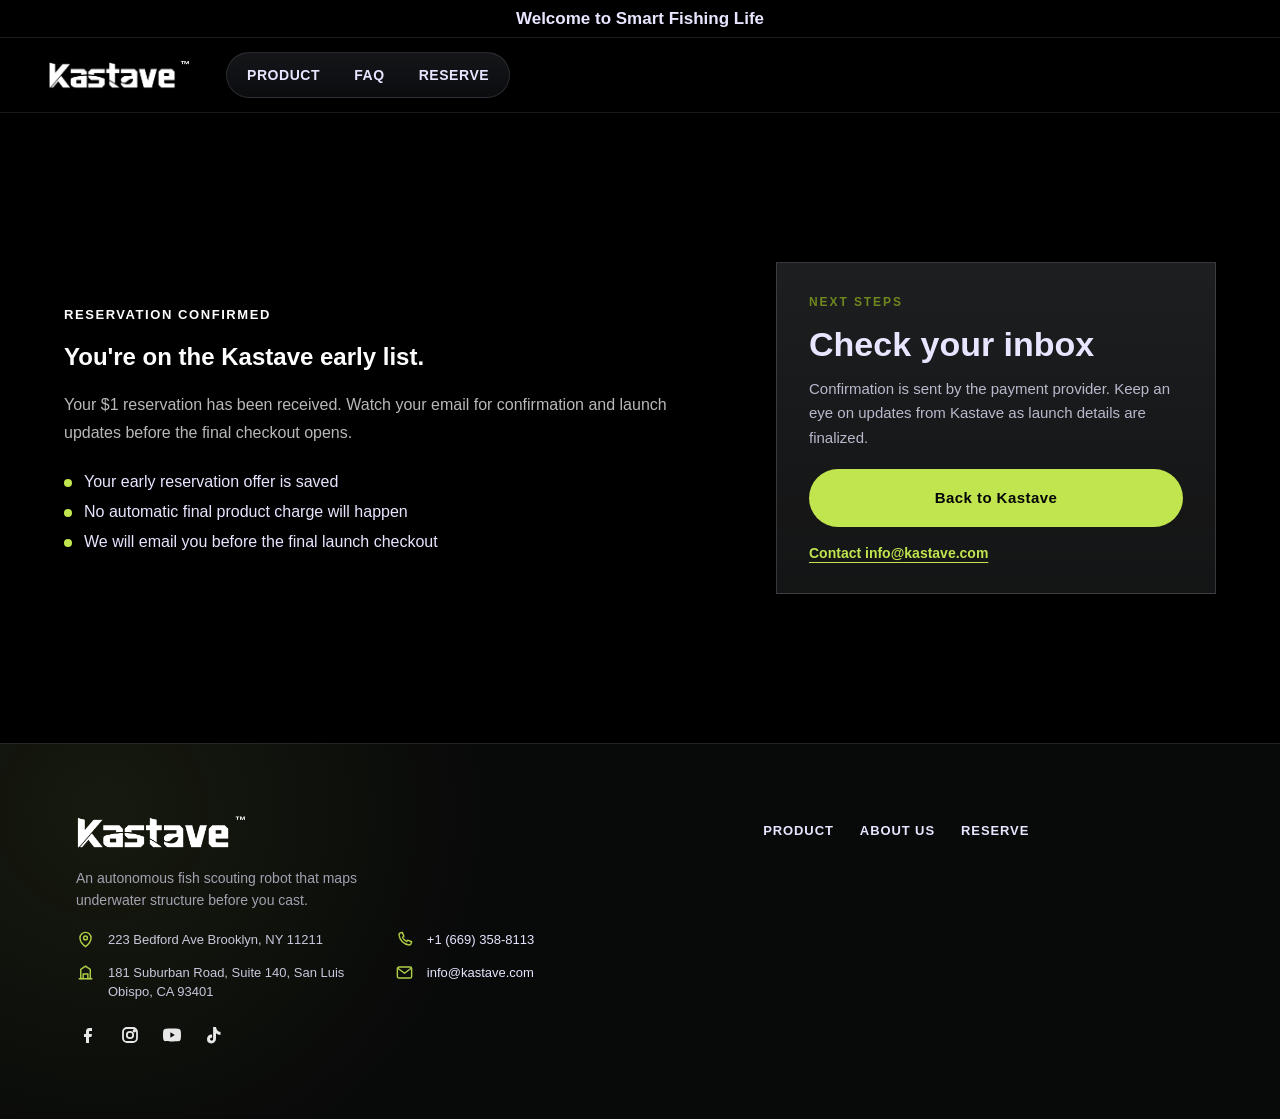
==== commit a1afcde3: "Launch premium Kastave product experience" ====
--- a/success.html
+++ b/success.html
@@ -100,7 +100,7 @@
         document.documentElement.dataset.purchaseTracking = "sent";
       })();
     </script>
-    <link rel="stylesheet" href="styles.css?v=20260618-0742" />
+    <link rel="stylesheet" href="styles.css?v=20260714-footer-clean-social" />
   </head>
   <body>
     <noscript>
@@ -117,7 +117,10 @@
     </div>
 
     <header class="shop-header">
-      <a class="logo" href="/">Kastave</a>
+      <a class="logo" href="/" aria-label="Kastave home">
+        <img src="assets/kastave-logo-white.png" alt="Kastave" />
+        <span class="logo-tm" aria-hidden="true">™</span>
+      </a>
       <nav class="nav" aria-label="Primary navigation">
         <a href="/#product">PRODUCT</a>
         <a href="/#faq">FAQ</a>
@@ -154,10 +157,42 @@
     </main>
 
     <footer class="footer">
-      <strong>Kastave</strong>
-      <a href="mailto:info@kastave.com">info@kastave.com</a>
-      <a href="/#privacy">Privacy Policy</a>
-      <a href="/#reserve">Reserve $1</a>
+      <div class="footer-brand">
+        <strong class="footer-logo">
+          <img src="assets/kastave-logo-white.png" alt="Kastave" />
+          <span class="logo-tm" aria-hidden="true">™</span>
+        </strong>
+        <p>An autonomous fish scouting robot that maps underwater structure before you cast.</p>
+        <address class="footer-contact-list" aria-label="Company information">
+          <span class="footer-contact-item">
+            <svg class="footer-contact-icon" viewBox="0 0 24 24" aria-hidden="true"><path d="M12 21s7-5.4 7-11a7 7 0 1 0-14 0c0 5.6 7 11 7 11Z"></path><circle cx="12" cy="10" r="2.4"></circle></svg>
+            <span>223 Bedford Ave Brooklyn, NY 11211</span>
+          </span>
+          <a class="footer-contact-item" href="tel:+16693588113">
+            <svg class="footer-contact-icon" viewBox="0 0 24 24" aria-hidden="true"><path d="M6.6 3.8 9.2 3l2 5-1.8 1.2a11.5 11.5 0 0 0 5.4 5.4l1.2-1.8 5 2-.8 2.6c-.3 1-1.2 1.6-2.2 1.6A15 15 0 0 1 5 6c0-1 .6-1.9 1.6-2.2Z"></path></svg>
+            <span>+1 (669) 358-8113</span>
+          </a>
+          <span class="footer-contact-item">
+            <svg class="footer-contact-icon" viewBox="0 0 24 24" aria-hidden="true"><path d="M4 20h16"></path><path d="M6 20V8l6-4 6 4v12"></path><path d="M9 20v-6h6v6"></path></svg>
+            <span>181 Suburban Road, Suite 140, San Luis Obispo, CA 93401</span>
+          </span>
+          <a class="footer-contact-item" href="mailto:info@kastave.com">
+            <svg class="footer-contact-icon" viewBox="0 0 24 24" aria-hidden="true"><rect x="3" y="5" width="18" height="14" rx="2"></rect><path d="m4 7 8 6 8-6"></path></svg>
+            <span>info@kastave.com</span>
+          </a>
+        </address>
+        <div class="footer-social" aria-label="Social media">
+          <span class="footer-social-icon" aria-label="Facebook" role="img"><svg viewBox="0 0 24 24" aria-hidden="true"><path d="M14 8h2V5h-2.4C10.9 5 10 6.7 10 8.8V11H8v3h2v6h3v-6h2.4l.6-3h-3V8.9c0-.6.2-.9 1-.9Z"></path></svg></span>
+          <span class="footer-social-icon" aria-label="Instagram" role="img"><svg viewBox="0 0 24 24" aria-hidden="true"><rect x="5" y="5" width="14" height="14" rx="4"></rect><circle cx="12" cy="12" r="3.2"></circle><circle cx="16.4" cy="7.7" r="0.8"></circle></svg></span>
+          <span class="footer-social-icon" aria-label="YouTube" role="img"><svg viewBox="0 0 24 24" aria-hidden="true"><path d="M21 12s0-3.1-.4-4.5c-.2-.8-.8-1.4-1.6-1.6C17.6 5.5 12 5.5 12 5.5s-5.6 0-7 .4c-.8.2-1.4.8-1.6 1.6C3 8.9 3 12 3 12s0 3.1.4 4.5c.2.8.8 1.4 1.6 1.6 1.4.4 7 .4 7 .4s5.6 0 7-.4c.8-.2 1.4-.8 1.6-1.6.4-1.4.4-4.5.4-4.5Z"></path><path d="m10.4 9.2 4.4 2.8-4.4 2.8V9.2Z"></path></svg></span>
+          <span class="footer-social-icon" aria-label="TikTok" role="img"><svg viewBox="0 0 24 24" aria-hidden="true"><path d="M14 4c.4 2.8 1.9 4.6 4.5 5v3c-1.7-.1-3.1-.7-4.5-1.7v5.5c0 2.7-2 4.7-4.7 4.7A4.4 4.4 0 0 1 5 16.1c0-2.8 2.2-4.8 5.1-4.5v3.1c-1.2-.3-2.1.4-2.1 1.4 0 .9.7 1.5 1.6 1.5 1 0 1.5-.7 1.5-1.7V4h2.9Z"></path></svg></span>
+        </div>
+      </div>
+      <nav class="footer-nav-links" aria-label="Footer navigation">
+        <a href="/#product">Product</a>
+        <a href="/#team">About Us</a>
+        <a href="/#reserve">Reserve</a>
+      </nav>
     </footer>
   </body>
 </html>
--- a/styles.css
+++ b/styles.css
@@ -112,11 +112,30 @@
 
 .logo {
   justify-self: start;
-  min-width: 64px;
-  color: var(--lime);
-  font-size: 24px;
-  font-weight: 700;
-  letter-spacing: 0.02em;
+  display: inline-flex;
+  align-items: flex-start;
+  gap: 4px;
+  min-width: 96px;
+  color: #fff;
+  line-height: 1;
+}
+
+.logo img {
+  width: clamp(104px, 10vw, 132px);
+  height: auto;
+}
+
+.logo-tm {
+  color: #fff;
+  font-size: 10px;
+  font-weight: 900;
+  line-height: 1;
+  transform: translateY(-0.12em);
+}
+
+.logo .logo-tm,
+.footer-logo .logo-tm {
+  color: #fff !important;
 }
 
 .nav {
@@ -182,15 +201,26 @@
   pointer-events: auto;
 }
 
+.slide-picture,
 .slide img {
   position: absolute;
   inset: 0;
   width: 100%;
   height: 100%;
+}
+
+.slide-picture img,
+.slide img {
   object-fit: cover;
 }
 
-.slide:nth-child(2) img {
+.slide-picture img {
+  width: 100%;
+  height: 100%;
+}
+
+.slide--product .slide-picture img,
+.slide--product img {
   object-fit: cover;
   object-position: center right;
   padding: 0;
@@ -211,9 +241,40 @@
   position: relative;
   z-index: 2;
   width: min(640px, calc(100% - 96px));
-  margin: 0 0 132px 50px;
+  margin: 0 0 214px 50px;
   padding: 0;
   color: var(--lavender);
+}
+
+.hero-badge {
+  display: inline-flex;
+  width: fit-content;
+  align-items: center;
+  gap: 8px;
+  margin: 0 0 18px;
+  min-height: 38px;
+  padding: 9px 14px;
+  border: 1px solid rgba(193, 229, 78, 0.58);
+  border-radius: 999px;
+  background: linear-gradient(180deg, rgba(193, 229, 78, 0.14), rgba(193, 229, 78, 0.07));
+  box-shadow: 0 0 24px rgba(193, 229, 78, 0.12);
+  color: var(--acid);
+  font-size: 13px;
+  font-weight: 800;
+  letter-spacing: 0.08em;
+  line-height: 1;
+  text-transform: uppercase;
+}
+
+.hero-badge-icon {
+  width: 17px;
+  height: 17px;
+  flex: 0 0 auto;
+  fill: none;
+  stroke: currentColor;
+  stroke-linecap: round;
+  stroke-linejoin: round;
+  stroke-width: 1.9;
 }
 
 .slide-copy h1 {
@@ -270,6 +331,45 @@
   background: var(--lavender);
 }
 
+.slide-feature-tags {
+  display: flex;
+  flex-wrap: wrap;
+  gap: 14px;
+  max-width: 660px;
+  margin-top: 16px;
+}
+
+.slide-feature-tag {
+  display: inline-flex;
+  align-items: center;
+  gap: 8px;
+  min-height: 38px;
+  padding: 9px 14px;
+  border: 1px solid rgba(231, 229, 255, 0.2);
+  border-radius: 999px;
+  color: var(--lavender);
+  background:
+    linear-gradient(180deg, rgba(12, 17, 22, 0.8), rgba(12, 17, 22, 0.46)),
+    rgba(0, 0, 0, 0.28);
+  box-shadow: 0 14px 34px rgba(0, 0, 0, 0.22);
+  font-size: 13px;
+  font-weight: 800;
+  letter-spacing: 0;
+  line-height: 1.1;
+  backdrop-filter: blur(14px);
+}
+
+.slide-feature-icon {
+  width: 17px;
+  height: 17px;
+  flex: 0 0 auto;
+  fill: none;
+  stroke: var(--lime);
+  stroke-width: 1.8;
+  stroke-linecap: round;
+  stroke-linejoin: round;
+}
+
 .slider-controls {
   position: absolute;
   left: 50%;
@@ -313,6 +413,58 @@
   letter-spacing: 0;
 }
 
+.hero-feature-strip {
+  position: absolute;
+  left: 50%;
+  bottom: 62px;
+  z-index: 6;
+  display: grid;
+  grid-template-columns: repeat(4, minmax(0, 1fr));
+  gap: 10px;
+  width: min(980px, calc(100% - 96px));
+  padding: 12px;
+  border: 1px solid rgba(231, 229, 255, 0.16);
+  border-radius: 24px;
+  background:
+    linear-gradient(180deg, rgba(12, 18, 23, 0.76), rgba(5, 8, 10, 0.62)),
+    rgba(0, 0, 0, 0.44);
+  box-shadow: 0 20px 58px rgba(0, 0, 0, 0.34);
+  backdrop-filter: blur(16px);
+  transform: translateX(-50%);
+}
+
+.hero-feature-item {
+  display: grid;
+  grid-template-columns: 38px minmax(0, 1fr);
+  align-items: center;
+  gap: 11px;
+  min-height: 58px;
+  padding: 10px 12px;
+  border: 1px solid rgba(231, 229, 255, 0.12);
+  border-radius: 18px;
+  background: rgba(231, 229, 255, 0.05);
+  color: var(--lavender);
+  font-size: 12px;
+  font-weight: 800;
+  line-height: 1.18;
+  letter-spacing: 0.03em;
+  text-transform: uppercase;
+}
+
+.hero-feature-icon {
+  width: 38px;
+  height: 38px;
+  padding: 7px;
+  border-radius: 50%;
+  background: rgba(193, 229, 78, 0.12);
+  color: var(--lime);
+  fill: none;
+  stroke: currentColor;
+  stroke-linecap: round;
+  stroke-linejoin: round;
+  stroke-width: 2.2;
+}
+
 .rich-text,
 .closer,
 .faq,
@@ -612,6 +764,533 @@
 
 .team-profile-panel[hidden] {
   display: none;
+}
+
+.field-tests-teaser {
+  display: grid;
+  grid-template-columns: minmax(0, 1fr) minmax(300px, 420px);
+  gap: clamp(22px, 4vw, 54px);
+  align-items: stretch;
+  padding: clamp(42px, 6vw, 76px) clamp(18px, 5vw, 64px);
+  border-top: 1px solid rgba(231, 229, 255, 0.1);
+  border-bottom: 1px solid rgba(231, 229, 255, 0.1);
+  background:
+    radial-gradient(circle at 82% 22%, rgba(193, 229, 78, 0.08), transparent 34%),
+    #090a0b;
+}
+
+.field-tests-copy {
+  display: grid;
+  align-content: center;
+  gap: 16px;
+  max-width: 760px;
+}
+
+.section-kicker {
+  color: var(--acid);
+  font-size: 13px;
+  font-weight: 800;
+  letter-spacing: 0.12em;
+  text-transform: uppercase;
+}
+
+.field-tests-copy h2 {
+  margin: 0;
+  color: var(--lavender);
+  font-size: clamp(34px, 4vw, 54px);
+  line-height: 1.08;
+}
+
+.field-tests-copy p {
+  max-width: 680px;
+  margin: 0;
+  color: rgba(231, 229, 255, 0.72);
+  font-size: 17px;
+  line-height: 1.65;
+}
+
+.field-tests-card {
+  position: relative;
+  display: grid;
+  align-content: end;
+  overflow: hidden;
+  min-height: 260px;
+  padding: 28px;
+  border: 1px solid rgba(193, 229, 78, 0.36);
+  background:
+    linear-gradient(145deg, rgba(193, 229, 78, 0.18), rgba(20, 25, 29, 0.88)),
+    #151a1f;
+  color: var(--lavender);
+  text-decoration: none;
+  transition: border-color 180ms ease, transform 180ms ease, background 180ms ease;
+}
+
+.field-tests-card::before {
+  content: "";
+  position: absolute;
+  inset: 0;
+  z-index: 1;
+  background:
+    linear-gradient(180deg, rgba(0, 0, 0, 0.08), rgba(5, 6, 6, 0.82)),
+    linear-gradient(90deg, rgba(0, 0, 0, 0.48), rgba(0, 0, 0, 0.08));
+  pointer-events: none;
+}
+
+.field-tests-card-cover {
+  position: absolute;
+  inset: 0;
+  width: 100%;
+  height: 100%;
+  object-fit: cover;
+  object-position: center 58%;
+  filter: saturate(1.06) contrast(1.04) brightness(0.86);
+  transition: transform 220ms ease, filter 220ms ease;
+}
+
+.field-tests-card:hover {
+  transform: translateY(-3px);
+  border-color: rgba(193, 229, 78, 0.7);
+  background:
+    linear-gradient(145deg, rgba(193, 229, 78, 0.24), rgba(20, 25, 29, 0.9)),
+    #151a1f;
+}
+
+.field-tests-card:hover .field-tests-card-cover {
+  transform: scale(1.035);
+  filter: saturate(1.12) contrast(1.06) brightness(0.92);
+}
+
+.field-tests-card span {
+  position: relative;
+  z-index: 2;
+  margin-bottom: 18px;
+  color: var(--acid);
+  font-size: 12px;
+  font-weight: 800;
+  letter-spacing: 0.12em;
+  text-transform: uppercase;
+}
+
+.field-tests-card strong {
+  position: relative;
+  z-index: 2;
+  margin-bottom: 12px;
+  font-size: clamp(26px, 3vw, 38px);
+  line-height: 1;
+}
+
+.field-tests-card em {
+  position: relative;
+  z-index: 2;
+  color: rgba(231, 229, 255, 0.72);
+  font-size: 15px;
+  font-style: normal;
+  line-height: 1.55;
+}
+
+.field-feedback {
+  display: grid;
+  grid-template-columns: minmax(260px, 0.44fr) minmax(0, 1fr);
+  gap: clamp(30px, 5vw, 70px);
+  align-items: start;
+  padding: clamp(46px, 7vw, 86px) clamp(18px, 5vw, 64px);
+  border-bottom: 1px solid rgba(231, 229, 255, 0.1);
+  background:
+    radial-gradient(circle at 18% 12%, rgba(193, 229, 78, 0.08), transparent 28%),
+    linear-gradient(180deg, #080909 0%, #030404 100%);
+}
+
+.field-feedback-copy {
+  position: sticky;
+  top: 110px;
+  display: grid;
+  gap: 16px;
+  max-width: 430px;
+  padding-top: 6px;
+}
+
+.field-feedback-copy h2 {
+  margin: 0;
+  color: var(--lavender);
+  font-size: clamp(34px, 4vw, 54px);
+  line-height: 1.06;
+}
+
+.field-feedback-copy p {
+  margin: 0;
+  color: rgba(231, 229, 255, 0.72);
+  font-size: 17px;
+  line-height: 1.65;
+}
+
+.field-evidence-carousel {
+  overflow: hidden;
+}
+
+.evidence-carousel-controls {
+  display: flex;
+  gap: 10px;
+  align-items: center;
+  padding-top: 4px;
+}
+
+.evidence-carousel-button {
+  display: grid;
+  width: 44px;
+  aspect-ratio: 1 / 1;
+  place-items: center;
+  border: 1px solid rgba(193, 229, 78, 0.42);
+  border-radius: 50%;
+  color: var(--lime);
+  background: rgba(193, 229, 78, 0.08);
+  cursor: pointer;
+  font-size: 30px;
+  font-weight: 700;
+  line-height: 1;
+  transition:
+    background 0.2s ease,
+    border-color 0.2s ease,
+    transform 0.2s ease;
+}
+
+.evidence-carousel-button:hover,
+.evidence-carousel-button:focus-visible {
+  border-color: rgba(193, 229, 78, 0.78);
+  background: rgba(193, 229, 78, 0.18);
+  outline: 0;
+  transform: translateY(-1px);
+}
+
+.evidence-carousel-shell {
+  min-width: 0;
+  overflow: hidden;
+}
+
+.evidence-carousel-track {
+  display: flex;
+  gap: 20px;
+  min-width: 0;
+  margin: 0;
+  overflow-x: auto;
+  overscroll-behavior-x: contain;
+  padding: 4px 2px 16px;
+  scroll-behavior: smooth;
+  scroll-snap-type: x mandatory;
+  scrollbar-width: none;
+}
+
+.evidence-carousel-track::-webkit-scrollbar {
+  display: none;
+}
+
+.evidence-card {
+  display: grid;
+  grid-template-rows: auto 1fr;
+  flex: 0 0 min(370px, 78vw);
+  overflow: hidden;
+  border: 1px solid rgba(231, 229, 255, 0.16);
+  background:
+    linear-gradient(180deg, rgba(231, 229, 255, 0.07), rgba(231, 229, 255, 0.025)),
+    #111417;
+  box-shadow: 0 24px 62px rgba(0, 0, 0, 0.3);
+  scroll-snap-align: start;
+}
+
+.evidence-card img {
+  width: 100%;
+  aspect-ratio: 4 / 5;
+  object-fit: cover;
+  object-position: center;
+}
+
+.evidence-card-copy {
+  display: grid;
+  gap: 12px;
+  padding: 22px;
+}
+
+.evidence-card-meta {
+  display: flex;
+  align-items: center;
+  justify-content: space-between;
+  gap: 14px;
+}
+
+.evidence-card-copy span {
+  color: var(--lime);
+  font-size: 12px;
+  font-weight: 900;
+  letter-spacing: 0.14em;
+  line-height: 1;
+  text-transform: uppercase;
+}
+
+.evidence-card-copy strong {
+  color: var(--lime);
+  font-size: 15px;
+  letter-spacing: 0.08em;
+  line-height: 1;
+  white-space: nowrap;
+}
+
+.evidence-card-copy h3 {
+  margin: 0;
+  color: var(--lavender);
+  font-size: clamp(22px, 2.2vw, 28px);
+  line-height: 1.08;
+}
+
+.evidence-card-copy p {
+  margin: 0;
+  color: rgba(231, 229, 255, 0.72);
+  font-size: 15.5px;
+  line-height: 1.58;
+}
+
+.evidence-proof-list {
+  display: grid;
+  gap: 8px;
+  margin: 2px 0 0;
+  padding-top: 12px;
+  border-top: 1px solid rgba(231, 229, 255, 0.12);
+}
+
+.evidence-proof-list div {
+  display: grid;
+  grid-template-columns: minmax(104px, 0.42fr) 1fr;
+  gap: 10px;
+  align-items: start;
+}
+
+.evidence-proof-list dt,
+.evidence-proof-list dd {
+  margin: 0;
+  line-height: 1.35;
+}
+
+.evidence-proof-list dt {
+  color: var(--lime);
+  font-size: 10px;
+  font-weight: 900;
+  letter-spacing: 0.12em;
+  text-transform: uppercase;
+}
+
+.evidence-proof-list dd {
+  color: rgba(231, 229, 255, 0.68);
+  font-size: 13px;
+  font-weight: 700;
+}
+
+.evidence-card-copy small {
+  color: rgba(231, 229, 255, 0.58);
+  font-size: 13px;
+  font-weight: 800;
+}
+
+.feedback-grid {
+  display: grid;
+  grid-template-columns: repeat(2, minmax(0, 1fr));
+  gap: clamp(18px, 2.8vw, 28px);
+  width: 100%;
+  max-width: 860px;
+  margin: 0;
+}
+
+.feedback-card {
+  display: grid;
+  grid-template-rows: auto auto 1fr auto;
+  gap: 16px;
+  min-height: 245px;
+  padding: clamp(22px, 2.4vw, 30px);
+  border: 1px solid rgba(231, 229, 255, 0.14);
+  background:
+    linear-gradient(180deg, rgba(231, 229, 255, 0.055), rgba(231, 229, 255, 0.02)),
+    #111417;
+  box-shadow: 0 20px 58px rgba(0, 0, 0, 0.22);
+}
+
+.feedback-card:nth-child(even) {
+  transform: translateY(22px);
+}
+
+.feedback-card-head {
+  display: flex;
+  justify-content: space-between;
+  align-items: center;
+  gap: 12px;
+}
+
+.feedback-stars {
+  color: #fff;
+  font-size: 15px;
+  line-height: 1;
+  letter-spacing: 0.08em;
+}
+
+.feedback-card time {
+  color: rgba(231, 229, 255, 0.48);
+  font-size: 12px;
+  font-weight: 700;
+}
+
+.feedback-card > strong {
+  color: var(--lavender);
+  font-size: 20px;
+  line-height: 1.2;
+}
+
+.feedback-card > p {
+  margin: 0;
+  color: rgba(231, 229, 255, 0.72);
+  font-size: 16px;
+  line-height: 1.68;
+}
+
+.feedback-author {
+  display: flex;
+  align-items: center;
+  gap: 12px;
+  padding-top: 2px;
+}
+
+.feedback-author > span {
+  display: grid;
+  place-items: center;
+  flex: 0 0 34px;
+  width: 34px;
+  height: 34px;
+  border: 1px solid rgba(193, 229, 78, 0.36);
+  border-radius: 50%;
+  background: rgba(193, 229, 78, 0.09);
+  color: var(--lime);
+  font-size: 12px;
+  font-weight: 900;
+}
+
+.feedback-author div {
+  display: grid;
+  gap: 2px;
+}
+
+.feedback-author b {
+  color: var(--lavender);
+  font-size: 14px;
+  line-height: 1.2;
+}
+
+.feedback-author em {
+  color: rgba(231, 229, 255, 0.5);
+  font-size: 12px;
+  font-style: normal;
+  font-weight: 700;
+}
+
+.field-test-hero {
+  display: grid;
+  gap: 18px;
+  padding: clamp(86px, 11vw, 148px) clamp(18px, 6vw, 124px) clamp(44px, 6vw, 78px);
+  background:
+    linear-gradient(90deg, rgba(0, 0, 0, 0.84), rgba(0, 0, 0, 0.42)),
+    linear-gradient(180deg, rgba(0, 0, 0, 0.16), rgba(5, 6, 6, 0.82)),
+    url("assets/field-test-cover-robot-bank.png") center 58% / cover;
+  color: var(--lavender);
+}
+
+.field-test-hero h1 {
+  max-width: 860px;
+  margin: 0;
+  font-size: clamp(44px, 7vw, 86px);
+  line-height: 0.98;
+}
+
+.field-test-hero p {
+  max-width: 720px;
+  margin: 0;
+  color: rgba(231, 229, 255, 0.78);
+  font-size: clamp(16px, 1.6vw, 20px);
+  line-height: 1.62;
+}
+
+.field-test-gallery {
+  display: grid;
+  grid-template-columns: repeat(3, minmax(0, 1fr));
+  gap: 18px;
+  padding: clamp(42px, 6vw, 78px) clamp(18px, 5vw, 64px);
+  background: #050606;
+}
+
+.field-test-item {
+  display: grid;
+  grid-template-rows: auto 1fr;
+  border: 1px solid rgba(231, 229, 255, 0.14);
+  background: #151a1f;
+}
+
+.field-test-item img {
+  display: block;
+  width: 100%;
+  aspect-ratio: 4 / 5;
+  object-fit: cover;
+  cursor: zoom-in;
+}
+
+.field-test-item:first-child img {
+  object-position: center 58%;
+}
+
+.field-test-item div {
+  display: grid;
+  gap: 10px;
+  padding: 22px;
+}
+
+.field-test-item span {
+  color: var(--acid);
+  font-size: 12px;
+  font-weight: 800;
+  letter-spacing: 0.12em;
+}
+
+.field-test-item h2 {
+  margin: 0;
+  color: var(--lavender);
+  font-size: clamp(24px, 2.5vw, 36px);
+  line-height: 1.08;
+}
+
+.field-test-item p {
+  margin: 0;
+  color: rgba(231, 229, 255, 0.7);
+  font-size: 15px;
+  line-height: 1.6;
+}
+
+.field-test-note {
+  display: grid;
+  justify-items: center;
+  gap: 18px;
+  padding: clamp(42px, 6vw, 74px) clamp(18px, 5vw, 64px);
+  background: #000;
+  color: var(--lavender);
+  text-align: center;
+}
+
+.field-test-note h2 {
+  margin: 0;
+  font-size: clamp(30px, 4vw, 52px);
+}
+
+.field-test-note p {
+  max-width: 740px;
+  margin: 0;
+  color: rgba(231, 229, 255, 0.72);
+  font-size: 16px;
+  line-height: 1.65;
+}
+
+.field-test-note code {
+  color: var(--acid);
 }
 
 .team-profile-bio {
@@ -1161,13 +1840,140 @@
 
 .feature-grid h3 {
   margin: 22px 22px 12px;
-  font-size: 24px;
+  font-size: clamp(21px, 1.7vw, 24px);
+  line-height: 1.12;
   text-align: left;
 }
 
 .feature-grid p {
   margin: 0 22px 24px;
   font-size: 16px;
+}
+
+.sonar-proof-section {
+  display: grid;
+  gap: clamp(26px, 4vw, 44px);
+  padding: clamp(64px, 7vw, 104px) clamp(18px, 5vw, 64px);
+  background:
+    radial-gradient(circle at 16% 18%, rgba(62, 215, 232, 0.12), transparent 28%),
+    linear-gradient(180deg, #000 0%, #071012 56%, #000 100%);
+  border-top: 1px solid rgba(231, 229, 255, 0.1);
+}
+
+.sonar-proof-head {
+  display: grid;
+  gap: 14px;
+  max-width: 960px;
+  margin: 0 auto;
+  text-align: center;
+}
+
+.sonar-proof-head h2 {
+  margin: 0;
+  color: var(--lavender);
+  font-size: clamp(36px, 5vw, 68px);
+  line-height: 1.02;
+}
+
+.sonar-proof-head p {
+  max-width: 780px;
+  margin: 0 auto;
+  color: rgba(231, 229, 255, 0.72);
+  font-size: clamp(16px, 1.55vw, 19px);
+  line-height: 1.7;
+}
+
+.sonar-proof-context {
+  display: grid;
+  grid-template-columns: minmax(0, 1.12fr) minmax(300px, 0.88fr);
+  gap: clamp(18px, 3vw, 32px);
+  width: min(100%, 1240px);
+  margin: 0 auto;
+  align-items: stretch;
+}
+
+.sonar-underwater-card {
+  display: grid;
+  overflow: hidden;
+  margin: 0;
+  border: 1px solid rgba(231, 229, 255, 0.14);
+  background: #080c0d;
+  box-shadow: 0 28px 80px rgba(0, 0, 0, 0.38);
+}
+
+.sonar-underwater-card img {
+  width: 100%;
+  aspect-ratio: 16 / 9;
+  object-fit: cover;
+}
+
+.sonar-underwater-card figcaption {
+  padding: 18px 20px 20px;
+  color: rgba(231, 229, 255, 0.7);
+  font-size: 14px;
+  font-weight: 800;
+  line-height: 1.5;
+}
+
+.sonar-proof-notes {
+  display: grid;
+  align-content: stretch;
+  gap: 0;
+  margin: 0;
+  border: 1px solid rgba(231, 229, 255, 0.14);
+  background:
+    linear-gradient(135deg, rgba(62, 215, 232, 0.08), transparent 48%),
+    #111417;
+}
+
+.sonar-proof-notes div {
+  display: grid;
+  gap: 10px;
+  padding: clamp(20px, 2.5vw, 28px);
+  border-bottom: 1px solid rgba(231, 229, 255, 0.12);
+}
+
+.sonar-proof-notes div:last-child {
+  border-bottom: 0;
+}
+
+.sonar-proof-notes dt,
+.sonar-proof-notes dd {
+  margin: 0;
+}
+
+.sonar-proof-notes dt {
+  color: var(--lime);
+  font-size: 12px;
+  font-weight: 900;
+  letter-spacing: 0.13em;
+  line-height: 1.2;
+  text-transform: uppercase;
+}
+
+.sonar-proof-notes dd {
+  color: rgba(231, 229, 255, 0.74);
+  font-size: 15px;
+  font-weight: 700;
+  line-height: 1.58;
+}
+
+.sonar-reconstruction-module {
+  width: min(100%, 1320px);
+  margin: 0 auto;
+  padding: clamp(14px, 2vw, 22px);
+  border: 1px solid rgba(62, 215, 232, 0.18);
+  background:
+    linear-gradient(180deg, rgba(231, 229, 255, 0.04), rgba(231, 229, 255, 0.015)),
+    rgba(6, 10, 11, 0.92);
+}
+
+.sonar-reconstruction-module .sonar-reconstruction-showcase {
+  gap: clamp(14px, 2vw, 22px);
+}
+
+.sonar-reconstruction-module .sonar-reconstruction-view {
+  border-radius: 8px;
 }
 
 .spec-band {
@@ -1299,6 +2105,30 @@
   font-size: 14px;
   font-weight: 800;
   line-height: 1.5;
+}
+
+.shipping-note {
+  display: grid;
+  gap: 6px;
+  padding: 15px 16px;
+  border: 1px solid rgba(193, 229, 78, 0.24);
+  background: rgba(193, 229, 78, 0.065);
+}
+
+.shipping-note span {
+  color: var(--lime);
+  font-size: 11px;
+  font-weight: 900;
+  letter-spacing: 0.16em;
+  line-height: 1;
+  text-transform: uppercase;
+}
+
+.shipping-note strong {
+  color: var(--lavender);
+  font-size: 15px;
+  font-weight: 900;
+  line-height: 1.35;
 }
 
 .spots-meter {
@@ -1528,16 +2358,308 @@
   text-underline-offset: 4px;
 }
 
+.policy-hero {
+  padding: clamp(78px, 10vw, 130px) clamp(18px, 6vw, 72px) clamp(40px, 6vw, 72px);
+  background:
+    linear-gradient(180deg, rgba(12, 19, 23, 0.72), rgba(0, 0, 0, 0.95)),
+    #000;
+  text-align: center;
+}
+
+.policy-hero .eyebrow {
+  display: block;
+  margin: 0 0 16px;
+  color: var(--lime);
+  font-size: 13px;
+  font-weight: 800;
+  letter-spacing: 0.08em;
+  text-transform: uppercase;
+}
+
+.policy-hero h1 {
+  margin: 0 auto 18px;
+  max-width: 820px;
+  color: var(--lavender);
+  font-size: clamp(42px, 6vw, 72px);
+  line-height: 1.02;
+}
+
+.policy-hero p {
+  max-width: 720px;
+  margin: 0 auto;
+  color: var(--muted);
+  font-size: 17px;
+  line-height: 1.65;
+}
+
+.policy-layout {
+  display: grid;
+  gap: 22px;
+  max-width: 980px;
+  margin: 0 auto;
+  padding: clamp(42px, 7vw, 82px) clamp(18px, 5vw, 48px) clamp(68px, 8vw, 108px);
+  background: #000;
+}
+
+.policy-card {
+  padding: clamp(22px, 4vw, 34px);
+  border: 1px solid rgba(231, 229, 255, 0.14);
+  background:
+    linear-gradient(180deg, rgba(231, 229, 255, 0.035), rgba(231, 229, 255, 0.015)),
+    rgba(14, 18, 21, 0.88);
+}
+
+.policy-card h2 {
+  margin: 0 0 12px;
+  font-size: clamp(23px, 3vw, 30px);
+  text-align: left;
+}
+
+.policy-card p,
+.policy-card li {
+  color: var(--muted);
+  font-size: 16px;
+  line-height: 1.72;
+}
+
+.policy-card p {
+  margin: 0;
+}
+
+.policy-card p + p {
+  margin-top: 14px;
+}
+
+.policy-card ul {
+  margin: 12px 0 0;
+  padding-left: 20px;
+}
+
+.policy-card a {
+  color: var(--lime);
+}
+
 .footer {
+  display: grid;
+  grid-template-columns: minmax(460px, 0.9fr) minmax(260px, 0.65fr);
+  gap: clamp(36px, 6vw, 86px);
+  align-items: start;
+  padding: clamp(44px, 6vw, 72px) clamp(22px, 6vw, 76px);
+  border-top: 1px solid rgba(231, 229, 255, 0.12);
+  background:
+    radial-gradient(circle at 8% 18%, rgba(193, 229, 78, 0.08), transparent 32%),
+    #080909;
+  color: #fff;
+}
+
+.footer a {
+  color: var(--lavender);
+  text-decoration: none;
+}
+
+.footer a:hover {
+  color: var(--lime);
+}
+
+.footer-brand {
+  display: grid;
+  gap: 18px;
+  max-width: 580px;
+}
+
+.footer-brand strong:not(.footer-logo) {
+  color: var(--lime);
+  font-size: 22px;
+  line-height: 1;
+}
+
+.footer-logo {
+  display: inline-flex;
+  align-items: flex-start;
+  gap: 5px;
+  width: fit-content;
+  color: #fff;
+  line-height: 1;
+}
+
+.footer-logo img {
+  width: min(154px, 42vw);
+  height: auto;
+}
+
+.footer-logo .logo-tm {
+  font-size: 11px;
+}
+
+.footer-brand p {
+  max-width: 330px;
+  margin: 0;
+  color: rgba(231, 229, 255, 0.68);
+  font-size: 14px;
+  line-height: 1.6;
+}
+
+.footer-contact-list {
+  display: grid;
+  grid-template-columns: minmax(0, 1.1fr) minmax(180px, 0.9fr);
+  gap: 14px 24px;
+  max-width: 560px;
+  font-style: normal;
+}
+
+.footer-contact-item {
+  display: grid;
+  grid-template-columns: 22px minmax(0, 1fr);
+  gap: 10px;
+  align-items: start;
+  margin: 0;
+  color: rgba(231, 229, 255, 0.86);
+  font-size: 13px;
+  line-height: 1.48;
+}
+
+.footer-contact-icon {
+  width: 19px;
+  height: 19px;
+  fill: none;
+  stroke: var(--lime);
+  stroke-width: 1.8;
+  stroke-linecap: round;
+  stroke-linejoin: round;
+  opacity: 0.9;
+}
+
+.footer-social {
   display: flex;
+  flex-wrap: wrap;
   gap: 18px;
+  align-items: center;
+  padding-top: 4px;
+}
+
+.footer-social-icon {
+  display: inline-flex;
+  width: 24px;
+  height: 24px;
+  align-items: center;
+  justify-content: center;
+  color: #fff;
+  line-height: 1;
+  opacity: 0.9;
+  transition:
+    color 0.2s ease,
+    opacity 0.2s ease,
+    transform 0.2s ease;
+}
+
+.footer-social-icon svg {
+  width: 100%;
+  height: 100%;
+  fill: currentColor;
+  stroke: none;
+}
+
+.footer-social-icon svg rect,
+.footer-social-icon svg circle {
+  fill: none;
+  stroke: currentColor;
+  stroke-width: 1.8;
+}
+
+.footer-social-icon svg path + path {
+  fill: #080909;
+  stroke: none;
+}
+
+.footer-social-icon:hover,
+.footer-social-icon:focus-visible {
+  color: var(--lime);
+  opacity: 1;
+  outline: 0;
+  transform: translateY(-1px);
+}
+
+.footer-nav-links {
+  display: flex;
+  flex-wrap: wrap;
+  gap: 26px;
+  align-items: center;
+  justify-content: flex-start;
+  padding-top: 8px;
+}
+
+.footer-nav-links a {
+  color: var(--lavender);
+  font-size: 13px;
+  font-weight: 900;
+  letter-spacing: 0.07em;
+  line-height: 1.15;
+  text-transform: uppercase;
+}
+
+.footer-nav-links a:hover,
+.footer-nav-links a:focus-visible {
+  color: var(--lime);
+  outline: 0;
+}
+
+.footer-legal {
+  grid-column: 1 / -1;
+  display: flex;
+  flex-wrap: wrap;
+  gap: 14px 28px;
+  align-items: center;
   justify-content: space-between;
-  padding: 34px clamp(18px, 5vw, 64px);
-  background: #080909;
-  color: #fff;
+  padding-top: 22px;
+  border-top: 1px solid rgba(231, 229, 255, 0.12);
+  color: rgba(231, 229, 255, 0.52);
+  font-size: 12px;
+  line-height: 1.5;
+}
+
+.footer-legal nav {
+  display: flex;
+  flex-wrap: wrap;
+  gap: 12px 24px;
+}
+
+.footer-legal a {
+  color: rgba(231, 229, 255, 0.72);
+  font-weight: 700;
+}
+
+.footer-legal a[aria-current="page"] {
+  color: var(--lime);
 }
 
 @media (max-width: 980px) {
+  .footer {
+    grid-template-columns: 1fr;
+    gap: 24px;
+    padding: 34px 18px;
+  }
+
+  .footer-brand p {
+    max-width: none;
+  }
+
+  .footer-contact-list {
+    grid-template-columns: 1fr;
+  }
+
+  .footer-nav-links {
+    gap: 18px;
+  }
+
+  .footer-legal {
+    align-items: flex-start;
+    flex-direction: column;
+  }
+
+  .field-test-gallery {
+    grid-template-columns: repeat(2, minmax(0, 1fr));
+  }
+
   .shop-header {
     grid-template-columns: 48px minmax(0, 1fr) 48px;
     grid-template-rows: 58px auto;
@@ -1592,13 +2714,19 @@
     grid-column: 2;
     grid-row: 1;
     justify-self: center;
+    min-width: 0;
+  }
+
+  .logo img {
+    width: clamp(112px, 30vw, 138px);
   }
 
   .slideshow {
     min-height: 720px;
   }
 
-  .slide:nth-child(2) img {
+  .slide--product .slide-picture img,
+  .slide--product img {
     object-position: center bottom;
     padding-top: 0;
   }
@@ -1629,6 +2757,28 @@
 
   .feature-grid {
     grid-template-columns: repeat(2, 1fr);
+  }
+
+  .sonar-proof-context {
+    grid-template-columns: 1fr;
+  }
+
+  .sonar-reconstruction-module .sonar-reconstruction-view {
+    min-height: min(62vw, 480px);
+  }
+
+  .field-feedback {
+    grid-template-columns: 1fr;
+  }
+
+  .field-feedback-copy {
+    position: static;
+    max-width: 760px;
+  }
+
+  .evidence-carousel-track {
+    margin-right: calc(clamp(18px, 5vw, 64px) * -1);
+    padding-right: clamp(18px, 5vw, 64px);
   }
 
   .team-profile-avatar {
@@ -1775,6 +2925,30 @@
   }
 }
 
+@media (max-width: 760px) {
+  .hero-feature-strip {
+    grid-template-columns: repeat(2, minmax(0, 1fr));
+    width: min(560px, calc(100% - 56px));
+    bottom: 58px;
+    padding: 10px;
+    border-radius: 20px;
+  }
+
+  .hero-feature-item {
+    grid-template-columns: 32px minmax(0, 1fr);
+    min-height: 58px;
+    gap: 9px;
+    padding: 8px 10px;
+    font-size: 10px;
+  }
+
+  .hero-feature-icon {
+    width: 32px;
+    height: 32px;
+    padding: 6px;
+  }
+}
+
 @media (max-width: 620px) {
   .announcement {
     grid-template-columns: 1fr;
@@ -1801,8 +2975,10 @@
     pointer-events: auto;
   }
 
+  .slide-picture,
   .slide img,
-  .slide:nth-child(2) img {
+  .slide--product .slide-picture img,
+  .slide--product img {
     position: relative;
     display: block;
     height: auto;
@@ -1812,6 +2988,12 @@
     background: #000;
   }
 
+  .slide--product .slide-picture img {
+    aspect-ratio: 4 / 5;
+    object-fit: cover;
+    object-position: center bottom;
+  }
+
   .slide-shade {
     display: none;
   }
@@ -1824,6 +3006,18 @@
     background: #000;
   }
 
+  .hero-badge {
+    margin: 0 auto 14px;
+    min-height: 34px;
+    padding: 8px 11px;
+    font-size: 12px;
+  }
+
+  .hero-badge-icon {
+    width: 15px;
+    height: 15px;
+  }
+
   .slide-copy h1 {
     font-size: 36px;
     line-height: 1.14;
@@ -1846,6 +3040,50 @@
 
   .slide-copy .button {
     margin-inline: auto;
+  }
+
+  .slide-feature-tags {
+    justify-content: center;
+    gap: 10px;
+    margin: 16px auto 0;
+  }
+
+  .slide-feature-tag {
+    min-height: 34px;
+    padding: 8px 11px;
+    font-size: 12px;
+  }
+
+  .slide-feature-icon {
+    width: 15px;
+    height: 15px;
+  }
+
+  .hero-feature-strip {
+    position: relative;
+    left: auto;
+    bottom: auto;
+    grid-template-columns: repeat(2, minmax(0, 1fr));
+    width: auto;
+    margin: 0 18px 58px;
+    padding: 10px;
+    border-radius: 18px;
+    transform: none;
+  }
+
+  .hero-feature-item {
+    grid-template-columns: 30px minmax(0, 1fr);
+    gap: 8px;
+    min-height: 54px;
+    padding: 8px;
+    border-radius: 14px;
+    font-size: 10px;
+  }
+
+  .hero-feature-icon {
+    width: 30px;
+    height: 30px;
+    padding: 6px;
   }
 
   .banner-card {
@@ -1884,8 +3122,113 @@
     min-height: auto;
   }
 
+  .sonar-proof-section {
+    padding: 44px 18px;
+  }
+
+  .sonar-proof-head {
+    text-align: left;
+  }
+
+  .sonar-proof-head p {
+    margin: 0;
+  }
+
+  .sonar-underwater-card img {
+    aspect-ratio: 4 / 3;
+  }
+
+  .sonar-reconstruction-module {
+    padding: 10px;
+  }
+
+  .sonar-reconstruction-module .sonar-reconstruction-view {
+    min-height: 380px;
+  }
+
   .team-section {
     padding-inline: 18px;
+  }
+
+  .field-tests-teaser {
+    grid-template-columns: 1fr;
+    padding: 34px 18px;
+  }
+
+  .field-tests-card {
+    min-height: 220px;
+    padding: 22px;
+  }
+
+  .field-feedback {
+    padding: 36px 18px;
+  }
+
+  .field-feedback-copy {
+    gap: 14px;
+  }
+
+  .evidence-carousel-controls {
+    padding-top: 0;
+  }
+
+  .evidence-carousel-button {
+    width: 40px;
+    font-size: 26px;
+  }
+
+  .evidence-carousel-track {
+    gap: 14px;
+    margin-right: -18px;
+    padding-right: 18px;
+  }
+
+  .evidence-card {
+    flex-basis: min(310px, 84vw);
+  }
+
+  .evidence-card img {
+    aspect-ratio: 4 / 5;
+  }
+
+  .evidence-card-copy {
+    padding: 18px;
+  }
+
+  .evidence-proof-list div {
+    grid-template-columns: 1fr;
+    gap: 3px;
+  }
+
+  .feedback-grid {
+    grid-template-columns: 1fr;
+    gap: 16px;
+  }
+
+  .feedback-card {
+    min-height: 0;
+    padding: 20px;
+  }
+
+  .feedback-card:nth-child(even) {
+    transform: none;
+  }
+
+  .field-test-hero {
+    padding: 96px 18px 42px;
+  }
+
+  .field-test-gallery {
+    grid-template-columns: 1fr;
+    padding: 28px 18px;
+  }
+
+  .field-test-item div {
+    padding: 18px;
+  }
+
+  .field-test-note {
+    padding: 34px 18px;
   }
 
   .team-story,
@@ -1914,8 +3257,17 @@
   }
 
   .footer {
-    flex-direction: column;
-    align-items: flex-start;
+    grid-template-columns: 1fr;
+    gap: 24px;
+    padding: 34px 18px;
+  }
+
+  .footer-brand p {
+    max-width: none;
+  }
+
+  .footer-nav-links {
+    gap: 16px;
   }
 
   .verify-header {
